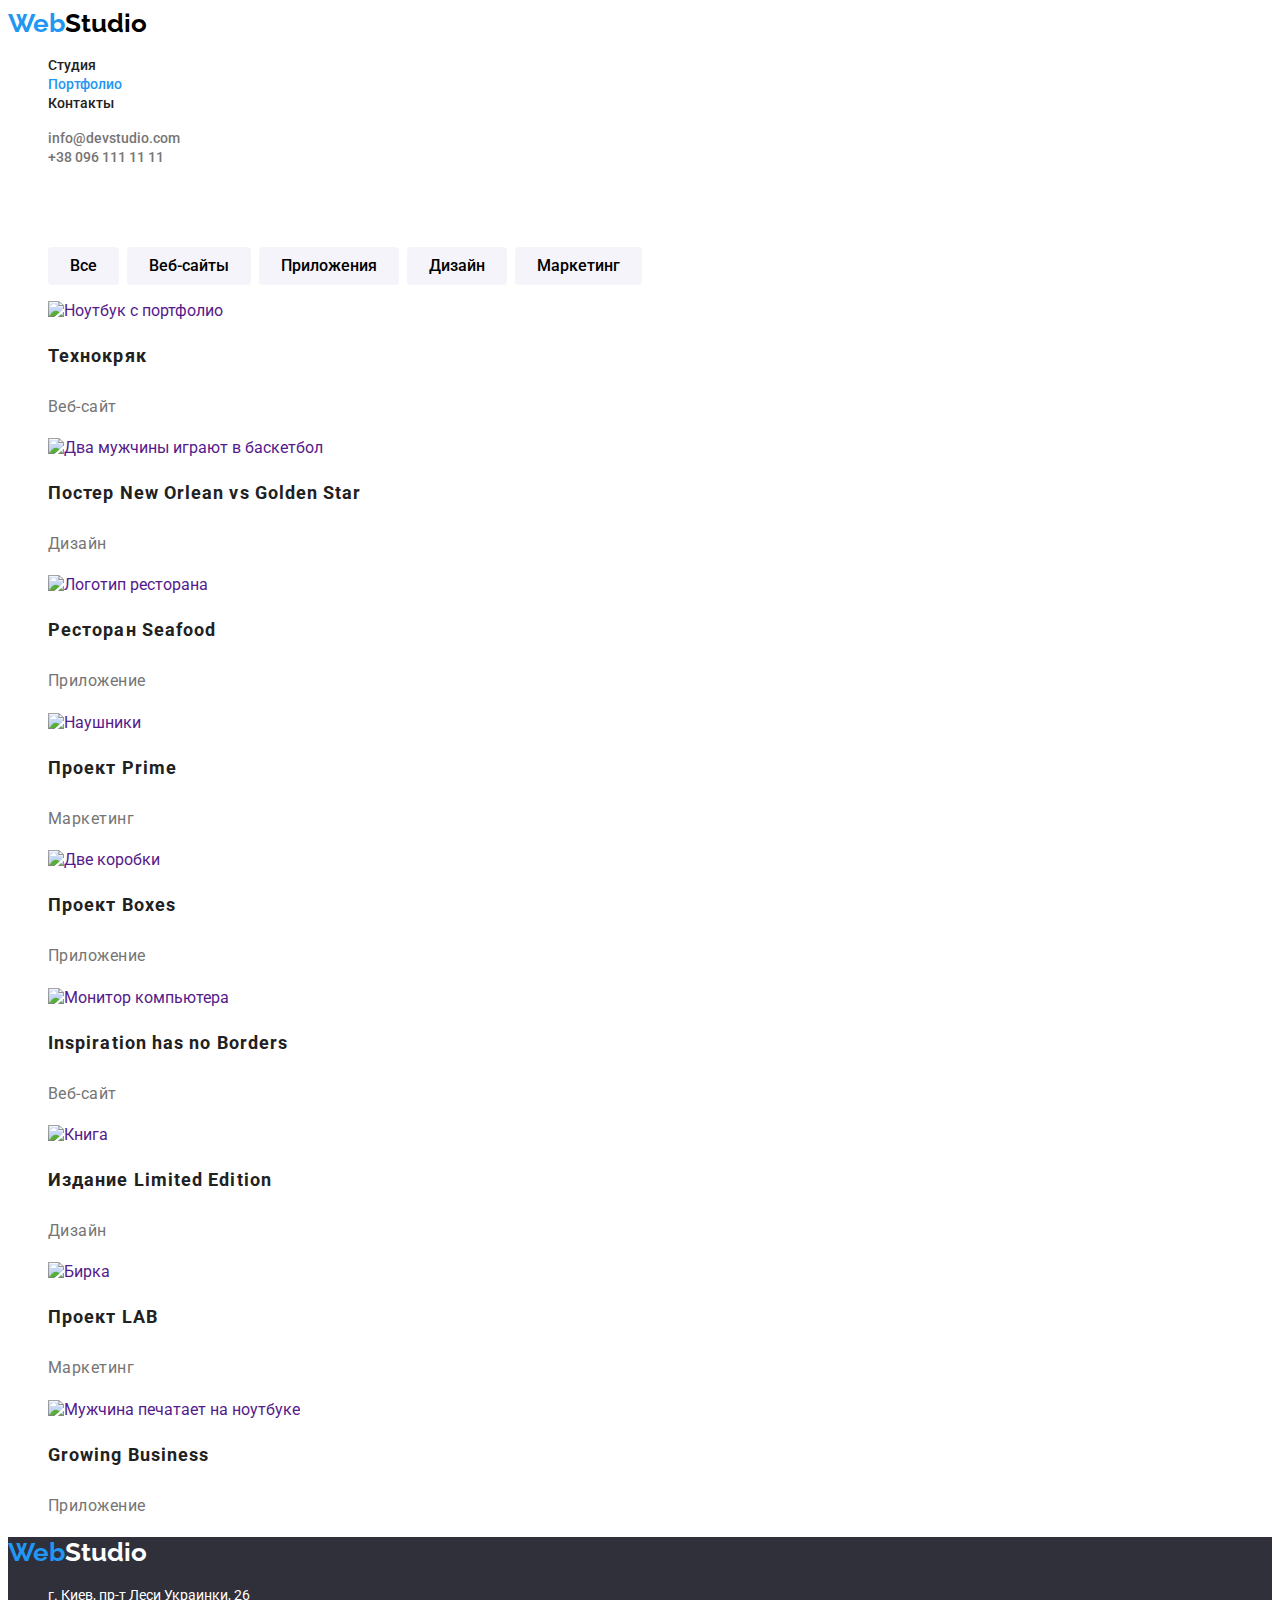
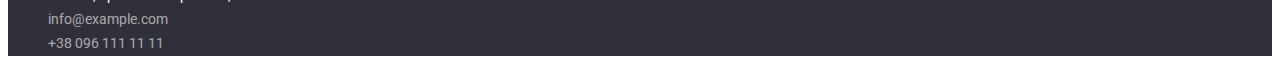
==== portfolio.html @ 941434d4 "clon rep" ====
<!DOCTYPE html>
<html lang="ru">
  <head>
    <meta charset="UTF-8" />
    <meta http-equiv="X-UA-Compatible" content="IE=edge" />
    <meta name="viewport" content="width=device-width, initial-scale=1.0" />
    <title>Портфолио</title>
    <link rel="stylesheet" href="./css/style.css" />
    <link
      href="https://fonts.googleapis.com/css2?family=Raleway:wght@700&family=Roboto:wght@400;500;700;900&display=swap"
      rel="stylesheet"
    />
  </head>
  <body>
    <header>
      <nav>
        <div class="logotyp">
          <a href="/" class="logo">Web<span class="logo-studio">Studio</span></a>
        </div>
        <ul class="site-nav list">
          <li><a href="./index.html" class="link">Студия</a></li>
          <li><a href="" class="link current">Портфолио</a></li>
          <li><a href="" class="link">Контакты</a></li>
        </ul>
      </nav>
      <ul class="auth-nav list">
        <li><a href="mailto:info@devstudio.com" class="auth-link">info@devstudio.com</a></li>
        <li><a href="tel:+380961111111" class="auth-link">+38 096 111 11 11</a></li>
      </ul>
    </header>
    <main>
      <section class="portfolio">
        <h1 class="hide">Проекты</h1>
        <ul class="portfolio-filtr-nav list">
          <li><button type="button" class="filtres">Все</button></li>
          <li><button type="button" class="filtres">Веб-сайты</button></li>
          <li><button type="button" class="filtres">Приложения</button></li>
          <li><button type="button" class="filtres">Дизайн</button></li>
          <li><button type="button" class="filtres">Маркетинг</button></li>
        </ul>
        <ul class="project list">
          <li>
            <a href="" class="project-link">
              <img
                src="/goit-markup-hw-02/images/tehno.jpg"
                alt="Ноутбук с портфолио"
                width="370"
                height="294"
              />
              <h3 class="project-title">Технокряк</h3>
              <p class="project-text">Веб-сайт</p>
            </a>
          </li>
          <li>
            <a href="" class="project-link">
              <img
                src="/goit-markup-hw-02/images/poster.jpg"
                alt="Два мужчины играют в баскетбол"
                width="370"
                height="294"
              />
              <h3 class="project-title">Постер New Orlean vs Golden Star</h3>
              <p class="project-text">Дизайн</p>
            </a>
          </li>
          <li>
            <a href="" class="project-link">
              <img
                src="/goit-markup-hw-02/images/seafood.jpg"
                alt="Логотип ресторана"
                width="370"
                height="294"
              />
              <h3 class="project-title">Ресторан Seafood</h3>
              <p class="project-text">Приложение</p>
            </a>
          </li>
          <li>
            <a href="" class="project-link">
              <img
                src="/goit-markup-hw-02/images/prime.jpg"
                alt="Наушники"
                width="370"
                height="294"
              />
              <h3 class="project-title">Проект Prime</h3>
              <p class="project-text">Маркетинг</p>
            </a>
          </li>
          <li>
            <a href="" class="project-link">
              <img
                src="/goit-markup-hw-02/images/boxes.jpg"
                alt="Две коробки"
                width="370"
                height="294"
              />
              <h3 class="project-title">Проект Boxes</h3>
              <p class="project-text">Приложение</p>
            </a>
          </li>
          <li>
            <a href="" class="project-link">
              <img
                src="/goit-markup-hw-02/images/borders.jpg"
                alt="Монитор компьютера"
                width="370"
                height="294"
              />
              <h3 class="project-title">Inspiration has no Borders</h3>
              <p class="project-text">Веб-сайт</p>
            </a>
          </li>
          <li>
            <a href="" class="project-link">
              <img
                src="/goit-markup-hw-02/images/limited.jpg"
                alt="Книга"
                width="370"
                height="294"
              />
              <h3 class="project-title">Издание Limited Edition</h3>
              <p class="project-text">Дизайн</p>
            </a>
          </li>
          <li>
            <a href="" class="project-link">
              <img src="/goit-markup-hw-02/images/lab.jpg" alt="Бирка" width="370" height="294" />
              <h3 class="project-title">Проект LAB</h3>
              <p class="project-text">Маркетинг</p>
            </a>
          </li>
          <li>
            <a href="" class="project-link">
              <img
                src="/goit-markup-hw-02/images/growing.jpg"
                alt="Мужчина печатает на ноутбуке"
                width="370"
                height="294"
              />
              <h3 class="project-title">Growing Business</h3>
              <p class="project-text">Приложение</p>
            </a>
          </li>
        </ul>
      </section>
    </main>
    <footer class="footer">
      <div class="logotyp">
        <a href="/" class="logo">Web<span class="logofooter">Studio</span></a>
      </div>
      <address>
        <ul class="list">
          <li>
            <a
              href="https://bit.ly/3pXMvUd"
              target="_blank"
              rel="noopener noreferrer"
              class="location"
              >г. Киев, пр-т Леси Украинки, 26</a
            >
          </li>
          <li><a href="mailto:info@devstudio.com" class="footlink">info@example.com</a></li>
          <li><a href="tel:+380961111111" class="footlink">+38 096 111 11 11</a></li>
        </ul>
      </address>
    </footer>
  </body>
</html>
---- css/style.css ----
body {
  background-color: var(--primay-bg-color);
  color: var(--title-text-color);
  font-family: Roboto, sans-serif;
}

:root {
  --contacts-text-color: rgba(255, 255, 255, 0.6);
  --primary-text-color: #757575;
  --title-text-color: #212121;
  --primay-bg-color: #ffffff;
  --secondary-bg-color: #f5f4fa;
  --tertiary-bg-color: #2f303a;
  --button-link-primary: #2196f3;
  --button-active-color: #188ce8;
  --logo-secondary-color: #000000;
}

/*logo*/

.logo {
  color: var(--button-link-primary);
  text-decoration: none;
}
.logo-studio {
  color: var(--logo-secondary-color);
}
.logotyp {
  font-weight: 700;
  font-size: 26px;
  line-height: 1.2;
  font-family: 'Raleway';
}
/* site nav*/
.site-nav .link.current {
  color: var(--button-link-primary);
}
.site-nav .link {
  color: var(--title-text-color);
  font-weight: 500;
  font-size: 14px;
  line-height: 1.1;
  text-decoration: none;
}
.site-nav .link:hover,
.site-nav .link:focus {
  color: var(--button-link-primary);
}

/*auth */
.auth-link {
  color: var(--primary-text-color);
  font-weight: 500;
  font-size: 14px;
  line-height: 1.1;
  text-decoration: none;
}
.auth-nav .auth-link:hover,
.auth-nav .auth-link:focus {
  color: var(--button-link-primary);
}

/*list*/

.list {
  list-style: none;
}

/* hero */
.hero {
  background-color: var(--tertiary-bg-color);
  text-align: center;
}
.hero-title {
  color: var(--primay-bg-color);
  font-weight: 900;
  font-size: 44px;
  line-height: 1.4;
}
.hero-button {
  color: var(--primay-bg-color);
  background-color: var(--button-link-primary);
  font-family: inherit;
  font-weight: 700;
  font-size: 16px;
  line-height: 2;
  cursor: pointer;
}
.hero-button:hover,
.hero-button:focus {
  background-color: var(--button-active-color);
}
/* section */
.section-title {
  color: var(--title-text-color);
  font-weight: 700;
  font-size: 36px;
  line-height: 1.7;
  text-align: center;
}
.hide {
  visibility: hidden;
}
/* peculiarity */

.peculiarity-title {
  color: var(--title-text-color);
  font-weight: 700;
  font-size: 14px;
  line-height: 1.1;
}
.peculiarity-text {
  color: var(--primary-text-color);
  font-size: 14px;
  line-height: 1.7;
  letter-spacing: 0.03em;
}
/* our-team */

.our-team {
  background-color: var(--secondary-bg-color);
}
.our-team-title {
  color: var(--title-text-color);
  font-weight: 700;
  font-size: 36px;
  line-height: 1.2;
  text-align: center;
  letter-spacing: 0.03em;
}
.our-team-subtitle {
  font-weight: 500;
  font-size: 16px;
  line-height: 1.2;
}
.our-team-text {
  color: var(--primary-text-color);
  font-size: 16px;
  line-height: 1.2;
  letter-spacing: 0.03em;
}
/* footer */

.footer {
  background-color: var(--tertiary-bg-color);
}
.logofooter {
  color: var(--primay-bg-color);
}
.location {
  color: var(--primay-bg-color);
  font-style: normal;
  font-size: 14px;
  line-height: 1.7;
  text-decoration: none;
}
.footlink {
  color: var(--contacts-text-color);
  font-style: normal;
  font-size: 14px;
  line-height: 1.7;
  text-decoration: none;
}
.location:hover,
.location:focus {
  color: var(--button-link-primary);
}
.footlink:hover,
.footlink:focus {
  color: var(--button-link-primary);
}

/* portfolio */

/* filter*/

.portfolio-filtr-nav {
  display: flex;
}

.filtres {
  background: var(--secondary-bg-color);
  font-weight: 500;
  font-size: 16px;
  line-height: 1.6;
  border-radius: 4px;
  cursor: pointer;
  font-family: inherit;
  border: 0;
  margin-right: 8px;
  padding: 6px 22px 6px 22px;
}
.filtres:hover,
.filtres:focus {
  background-color: var(--button-link-primary);
  color: var(--primay-bg-color);
}

/*project*/

.project-title {
  color: var(--title-text-color);
  font-weight: 700;
  font-size: 18px;
  line-height: 2;
  letter-spacing: 0.06em;
}
.project-text {
  color: var(--primary-text-color);
  font-size: 16px;
  line-height: 1.9;
  letter-spacing: 0.03em;
}
.project-link {
  text-decoration: none;
}
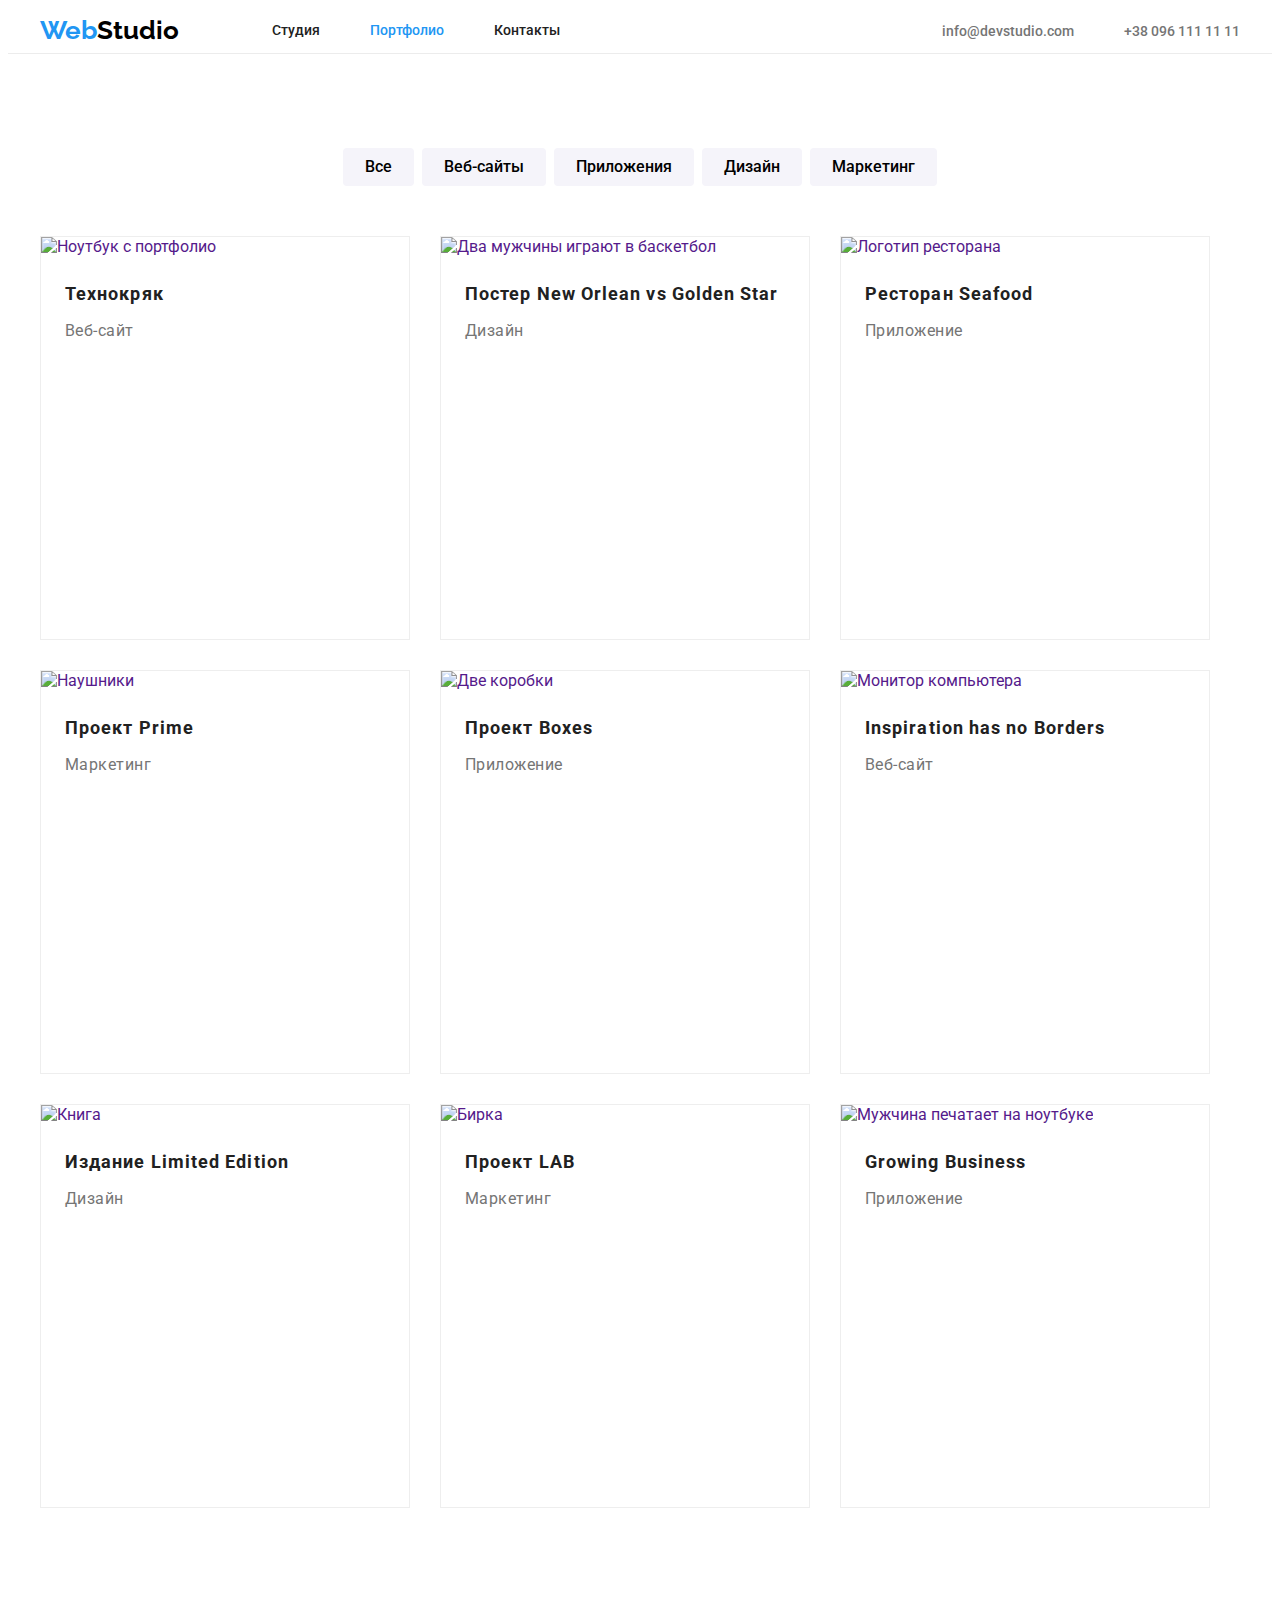
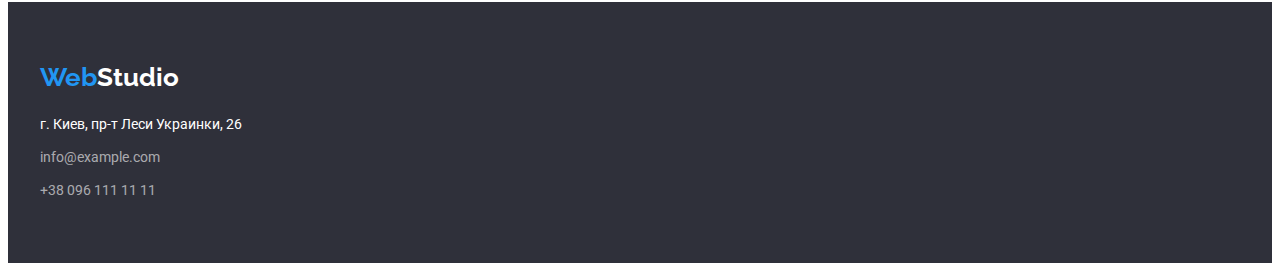
==== commit 5ff52902: "Me homework" ====
--- a/portfolio.html
+++ b/portfolio.html
@@ -5,165 +5,187 @@
     <meta http-equiv="X-UA-Compatible" content="IE=edge" />
     <meta name="viewport" content="width=device-width, initial-scale=1.0" />
     <title>Портфолио</title>
-    <link rel="stylesheet" href="./css/style.css" />
     <link
       href="https://fonts.googleapis.com/css2?family=Raleway:wght@700&family=Roboto:wght@400;500;700;900&display=swap"
       rel="stylesheet"
     />
+    <link
+      rel="stylesheet"
+      href="https://cdnjs.cloudflare.com/ajax/libs/modern-normalize/1.1.0/modern-normalize.min.css"
+      integrity="sha512-wpPYUAdjBVSE4KJnH1VR1HeZfpl1ub8YT/NKx4PuQ5NmX2tKuGu6U/JRp5y+Y8XG2tV+wKQpNHVUX03MfMFn9Q=="
+      crossorigin="anonymous"
+      referrerpolicy="no-referrer"
+    />
+    <link rel="stylesheet" href="./css/style.css" />
   </head>
   <body>
-    <header>
-      <nav>
-        <div class="logotyp">
-          <a href="/" class="logo">Web<span class="logo-studio">Studio</span></a>
-        </div>
-        <ul class="site-nav list">
-          <li><a href="./index.html" class="link">Студия</a></li>
-          <li><a href="" class="link current">Портфолио</a></li>
-          <li><a href="" class="link">Контакты</a></li>
+    <header class="header">
+      <div class="container header-con">
+        <nav class="header-nav">
+          <div class="logotyp">
+            <a href="/" class="logo">Web<span class="logo-studio">Studio</span></a>
+          </div>
+          <ul class="site-nav list">
+            <li class="logo-item"><a href="./index.html" class="link">Студия</a></li>
+            <li class="logo-item"><a href="" class="link current">Портфолио</a></li>
+            <li class="logo-item"><a href="" class="link">Контакты</a></li>
+          </ul>
+        </nav>
+        <ul class="auth-nav list">
+          <li class="auth-item">
+            <a href="mailto:info@devstudio.com" class="auth-link">info@devstudio.com</a>
+          </li>
+          <li class="auth-item">
+            <a href="tel:+380961111111" class="auth-link">+38 096 111 11 11</a>
+          </li>
         </ul>
-      </nav>
-      <ul class="auth-nav list">
-        <li><a href="mailto:info@devstudio.com" class="auth-link">info@devstudio.com</a></li>
-        <li><a href="tel:+380961111111" class="auth-link">+38 096 111 11 11</a></li>
-      </ul>
+      </div>
     </header>
     <main>
       <section class="portfolio">
-        <h1 class="hide">Проекты</h1>
-        <ul class="portfolio-filtr-nav list">
-          <li><button type="button" class="filtres">Все</button></li>
-          <li><button type="button" class="filtres">Веб-сайты</button></li>
-          <li><button type="button" class="filtres">Приложения</button></li>
-          <li><button type="button" class="filtres">Дизайн</button></li>
-          <li><button type="button" class="filtres">Маркетинг</button></li>
-        </ul>
-        <ul class="project list">
-          <li>
-            <a href="" class="project-link">
-              <img
-                src="/goit-markup-hw-02/images/tehno.jpg"
-                alt="Ноутбук с портфолио"
-                width="370"
-                height="294"
-              />
-              <h3 class="project-title">Технокряк</h3>
-              <p class="project-text">Веб-сайт</p>
-            </a>
-          </li>
-          <li>
-            <a href="" class="project-link">
-              <img
-                src="/goit-markup-hw-02/images/poster.jpg"
-                alt="Два мужчины играют в баскетбол"
-                width="370"
-                height="294"
-              />
-              <h3 class="project-title">Постер New Orlean vs Golden Star</h3>
-              <p class="project-text">Дизайн</p>
-            </a>
-          </li>
-          <li>
-            <a href="" class="project-link">
-              <img
-                src="/goit-markup-hw-02/images/seafood.jpg"
-                alt="Логотип ресторана"
-                width="370"
-                height="294"
-              />
-              <h3 class="project-title">Ресторан Seafood</h3>
-              <p class="project-text">Приложение</p>
-            </a>
-          </li>
-          <li>
-            <a href="" class="project-link">
-              <img
-                src="/goit-markup-hw-02/images/prime.jpg"
-                alt="Наушники"
-                width="370"
-                height="294"
-              />
-              <h3 class="project-title">Проект Prime</h3>
-              <p class="project-text">Маркетинг</p>
-            </a>
-          </li>
-          <li>
-            <a href="" class="project-link">
-              <img
-                src="/goit-markup-hw-02/images/boxes.jpg"
-                alt="Две коробки"
-                width="370"
-                height="294"
-              />
-              <h3 class="project-title">Проект Boxes</h3>
-              <p class="project-text">Приложение</p>
-            </a>
-          </li>
-          <li>
-            <a href="" class="project-link">
-              <img
-                src="/goit-markup-hw-02/images/borders.jpg"
-                alt="Монитор компьютера"
-                width="370"
-                height="294"
-              />
-              <h3 class="project-title">Inspiration has no Borders</h3>
-              <p class="project-text">Веб-сайт</p>
-            </a>
-          </li>
-          <li>
-            <a href="" class="project-link">
-              <img
-                src="/goit-markup-hw-02/images/limited.jpg"
-                alt="Книга"
-                width="370"
-                height="294"
-              />
-              <h3 class="project-title">Издание Limited Edition</h3>
-              <p class="project-text">Дизайн</p>
-            </a>
-          </li>
-          <li>
-            <a href="" class="project-link">
-              <img src="/goit-markup-hw-02/images/lab.jpg" alt="Бирка" width="370" height="294" />
-              <h3 class="project-title">Проект LAB</h3>
-              <p class="project-text">Маркетинг</p>
-            </a>
-          </li>
-          <li>
-            <a href="" class="project-link">
-              <img
-                src="/goit-markup-hw-02/images/growing.jpg"
-                alt="Мужчина печатает на ноутбуке"
-                width="370"
-                height="294"
-              />
-              <h3 class="project-title">Growing Business</h3>
-              <p class="project-text">Приложение</p>
-            </a>
-          </li>
-        </ul>
+        <div class="container">
+          <h1 class="hide">Проекты</h1>
+          <ul class="portfolio-filtr-nav list">
+            <li class="btn-filtres"><button type="button" class="filtres">Все</button></li>
+            <li class="btn-filtres"><button type="button" class="filtres">Веб-сайты</button></li>
+            <li class="btn-filtres"><button type="button" class="filtres">Приложения</button></li>
+            <li class="btn-filtres"><button type="button" class="filtres">Дизайн</button></li>
+            <li class="btn-filtres"><button type="button" class="filtres">Маркетинг</button></li>
+          </ul>
+
+          <ul class="project list">
+            <li class="project-cards">
+              <a href="" class="project-link">
+                <img
+                  src="/goit-markup-hw-02/images/tehno.jpg"
+                  alt="Ноутбук с портфолио"
+                  width="370"
+                  height="294"
+                />
+                <h3 class="project-title">Технокряк</h3>
+                <p class="project-text">Веб-сайт</p>
+              </a>
+            </li>
+            <li class="project-cards">
+              <a href="" class="project-link">
+                <img
+                  src="/goit-markup-hw-02/images/poster.jpg"
+                  alt="Два мужчины играют в баскетбол"
+                  width="370"
+                  height="294"
+                />
+                <h3 class="project-title">Постер New Orlean vs Golden Star</h3>
+                <p class="project-text">Дизайн</p>
+              </a>
+            </li>
+            <li class="project-cards">
+              <a href="" class="project-link">
+                <img
+                  src="/goit-markup-hw-02/images/seafood.jpg"
+                  alt="Логотип ресторана"
+                  width="370"
+                  height="294"
+                />
+                <h3 class="project-title">Ресторан Seafood</h3>
+                <p class="project-text">Приложение</p>
+              </a>
+            </li>
+            <li class="project-cards">
+              <a href="" class="project-link">
+                <img
+                  src="/goit-markup-hw-02/images/prime.jpg"
+                  alt="Наушники"
+                  width="370"
+                  height="294"
+                />
+                <h3 class="project-title">Проект Prime</h3>
+                <p class="project-text">Маркетинг</p>
+              </a>
+            </li>
+            <li class="project-cards">
+              <a href="" class="project-link">
+                <img
+                  src="/goit-markup-hw-02/images/boxes.jpg"
+                  alt="Две коробки"
+                  width="370"
+                  height="294"
+                />
+                <h3 class="project-title">Проект Boxes</h3>
+                <p class="project-text">Приложение</p>
+              </a>
+            </li>
+            <li class="project-cards">
+              <a href="" class="project-link">
+                <img
+                  src="/goit-markup-hw-02/images/borders.jpg"
+                  alt="Монитор компьютера"
+                  width="370"
+                  height="294"
+                />
+                <h3 class="project-title">Inspiration has no Borders</h3>
+                <p class="project-text">Веб-сайт</p>
+              </a>
+            </li>
+            <li class="project-cards">
+              <a href="" class="project-link">
+                <img
+                  src="/goit-markup-hw-02/images/limited.jpg"
+                  alt="Книга"
+                  width="370"
+                  height="294"
+                />
+                <h3 class="project-title">Издание Limited Edition</h3>
+                <p class="project-text">Дизайн</p>
+              </a>
+            </li>
+            <li class="project-cards">
+              <a href="" class="project-link">
+                <img src="/goit-markup-hw-02/images/lab.jpg" alt="Бирка" width="370" height="294" />
+                <h3 class="project-title">Проект LAB</h3>
+                <p class="project-text">Маркетинг</p>
+              </a>
+            </li>
+            <li class="project-cards">
+              <a href="" class="project-link">
+                <img
+                  src="/goit-markup-hw-02/images/growing.jpg"
+                  alt="Мужчина печатает на ноутбуке"
+                  width="370"
+                  height="294"
+                />
+                <h3 class="project-title">Growing Business</h3>
+                <p class="project-text">Приложение</p>
+              </a>
+            </li>
+          </ul>
+        </div>
       </section>
     </main>
     <footer class="footer">
-      <div class="logotyp">
-        <a href="/" class="logo">Web<span class="logofooter">Studio</span></a>
+      <div class="container">
+        <div class="logotyp logo-foot">
+          <a href="/" class="logo">Web<span class="logofooter">Studio</span></a>
+        </div>
+        <address>
+          <ul class="list">
+            <li class="footer-list">
+              <a
+                href="https://bit.ly/3pXMvUd"
+                target="_blank"
+                rel="noopener noreferrer"
+                class="location"
+                >г. Киев, пр-т Леси Украинки, 26</a
+              >
+            </li>
+            <li class="footer-list">
+              <a href="mailto:info@devstudio.com" class="footlink">info@example.com</a>
+            </li>
+            <li class="footer-list">
+              <a href="tel:+380961111111" class="footlink">+38 096 111 11 11</a>
+            </li>
+          </ul>
+        </address>
       </div>
-      <address>
-        <ul class="list">
-          <li>
-            <a
-              href="https://bit.ly/3pXMvUd"
-              target="_blank"
-              rel="noopener noreferrer"
-              class="location"
-              >г. Киев, пр-т Леси Украинки, 26</a
-            >
-          </li>
-          <li><a href="mailto:info@devstudio.com" class="footlink">info@example.com</a></li>
-          <li><a href="tel:+380961111111" class="footlink">+38 096 111 11 11</a></li>
-        </ul>
-      </address>
     </footer>
   </body>
 </html>
--- a/css/style.css
+++ b/css/style.css
@@ -15,6 +15,32 @@
   --button-active-color: #188ce8;
   --logo-secondary-color: #000000;
 }
+.list {
+  padding: 0;
+  margin: 0;
+  list-style: none;
+}
+
+.container {
+  width: 1200px;
+  margin-left: auto;
+  margin-right: auto;
+  padding-left: 15px;
+  padding-right: 15px;
+}
+
+/*header*/
+.header {
+  border-bottom: 1px solid #ececec;
+}
+.header-con {
+  display: flex;
+  align-items: center;
+}
+.header-nav {
+  display: flex;
+  align-items: center;
+}
 
 /*logo*/
 
@@ -24,14 +50,29 @@
 }
 .logo-studio {
   color: var(--logo-secondary-color);
+}
+.logo-item {
+  margin-right: 50px;
+}
+.logo-item:last-child {
+  margin-right: 0;
 }
 .logotyp {
   font-weight: 700;
   font-size: 26px;
   line-height: 1.2;
   font-family: 'Raleway';
+  margin-right: 93px;
+}
+.link {
+  display: block;
+  padding-top: 15px;
+  padding-bottom: 15px;
 }
 /* site nav*/
+.site-nav {
+  display: flex;
+}
 .site-nav .link.current {
   color: var(--button-link-primary);
 }
@@ -48,7 +89,16 @@
 }
 
 /*auth */
+.auth-nav {
+  display: flex;
+  margin-left: auto;
+}
+.auth-item + .auth-item {
+  margin-left: 50px;
+}
 .auth-link {
+  padding-top: 15px;
+  padding-bottom: 15px;
   color: var(--primary-text-color);
   font-weight: 500;
   font-size: 14px;
@@ -61,17 +111,17 @@
 }
 
 /*list*/
-
-.list {
-  list-style: none;
-}
 
 /* hero */
 .hero {
   background-color: var(--tertiary-bg-color);
   text-align: center;
+  padding-top: 200px;
+  padding-bottom: 200px;
 }
 .hero-title {
+  margin-top: 0;
+  margin-bottom: 30px;
   color: var(--primay-bg-color);
   font-weight: 900;
   font-size: 44px;
@@ -85,42 +135,103 @@
   font-size: 16px;
   line-height: 2;
   cursor: pointer;
+  border: 0;
 }
 .hero-button:hover,
 .hero-button:focus {
   background-color: var(--button-active-color);
 }
+
+.hide {
+  position: absolute;
+  width: 1px;
+  height: 1px;
+  margin: -1px;
+  border: 0;
+  padding: 0;
+
+  white-space: nowrap;
+  clip-path: inset(100%);
+  clip: rect(0 0 0 0);
+  overflow: hidden;
+}
+/* peculiarity */
+.peculiarity-section {
+  padding-top: 94px;
+  padding-bottom: 94px;
+}
+.peculiarity {
+  display: flex;
+  align-items: center;
+}
+.peculiarity-list {
+  margin-right: 30px;
+}
+.peculiarity-list:last-child {
+  margin-right: 0;
+}
+.peculiarity-title {
+  margin-bottom: 10px;
+  margin-top: 0;
+  color: var(--title-text-color);
+  font-weight: 700;
+  font-size: 14px;
+  line-height: 1.1;
+  letter-spacing: 0.03em;
+}
+.peculiarity-text {
+  margin-bottom: 0;
+  margin-top: 0;
+  color: var(--primary-text-color);
+  font-size: 14px;
+  line-height: 1.7;
+  letter-spacing: 0.03em;
+}
+
 /* section */
+.section {
+  padding-bottom: 94px;
+}
+.section-list {
+  display: flex;
+}
+.section-cards {
+  margin-right: 30px;
+}
+.section-cards:last-child {
+  margin-right: 0;
+}
 .section-title {
+  margin-top: 0;
+  margin-bottom: 50px;
   color: var(--title-text-color);
   font-weight: 700;
   font-size: 36px;
   line-height: 1.7;
   text-align: center;
 }
-.hide {
-  visibility: hidden;
-}
-/* peculiarity */
-
-.peculiarity-title {
-  color: var(--title-text-color);
-  font-weight: 700;
-  font-size: 14px;
-  line-height: 1.1;
-}
-.peculiarity-text {
-  color: var(--primary-text-color);
-  font-size: 14px;
-  line-height: 1.7;
-  letter-spacing: 0.03em;
-}
 /* our-team */
 
 .our-team {
   background-color: var(--secondary-bg-color);
+  padding-top: 94px;
+  padding-bottom: 94px;
+}
+.team {
+  display: flex;
+}
+.our-team-cards {
+  margin-right: 30px;
+  background-color: var(--primay-bg-color);
+  text-align: center;
+  padding-bottom: 30px;
+}
+.our-team-cards:last-child {
+  margin-right: 0;
 }
 .our-team-title {
+  margin-top: 0;
+  margin-bottom: 50px;
   color: var(--title-text-color);
   font-weight: 700;
   font-size: 36px;
@@ -129,11 +240,15 @@
   letter-spacing: 0.03em;
 }
 .our-team-subtitle {
+  margin-top: 30px;
+  margin-bottom: 10px;
   font-weight: 500;
   font-size: 16px;
   line-height: 1.2;
 }
 .our-team-text {
+  margin-top: 0;
+  margin-bottom: 0;
   color: var(--primary-text-color);
   font-size: 16px;
   line-height: 1.2;
@@ -142,10 +257,21 @@
 /* footer */
 
 .footer {
+  padding-top: 60px;
+  padding-bottom: 60px;
   background-color: var(--tertiary-bg-color);
 }
+.logo-foot {
+  margin-bottom: 20px;
+}
 .logofooter {
   color: var(--primay-bg-color);
+}
+.footer-list {
+  margin-bottom: 9px;
+}
+.footer-list:last-child {
+  margin-bottom: 0;
 }
 .location {
   color: var(--primay-bg-color);
@@ -171,24 +297,34 @@
 }
 
 /* portfolio */
-
+.portfolio {
+  padding-top: 94px;
+  padding-bottom: 94px;
+}
 /* filter*/
 
 .portfolio-filtr-nav {
   display: flex;
+  justify-content: center;
+  margin-bottom: 50px;
 }
 
 .filtres {
+  padding: 6px 22px 6px 22px;
   background: var(--secondary-bg-color);
   font-weight: 500;
   font-size: 16px;
   line-height: 1.6;
   border-radius: 4px;
+  border: 0;
   cursor: pointer;
   font-family: inherit;
-  border: 0;
+}
+.btn-filtres {
   margin-right: 8px;
-  padding: 6px 22px 6px 22px;
+}
+.btn-filtres:last-child {
+  margin-right: 0;
 }
 .filtres:hover,
 .filtres:focus {
@@ -197,8 +333,28 @@
 }
 
 /*project*/
-
+.project {
+  display: flex;
+  flex-wrap: wrap;
+}
+.project-cards {
+  margin-right: 30px;
+  margin-bottom: 30px;
+  width: 370px;
+  height: 404px;
+  border: 1px solid #eeeeee;
+  box-sizing: border-box;
+}
+.project-cards:nth-child(3n) {
+  margin-right: 0;
+}
+.project-cards:nth-last-child(-n + 3) {
+  margin-bottom: 0;
+}
 .project-title {
+  margin-bottom: 4px;
+  margin-top: 20px;
+  margin-left: 24px;
   color: var(--title-text-color);
   font-weight: 700;
   font-size: 18px;
@@ -206,6 +362,9 @@
   letter-spacing: 0.06em;
 }
 .project-text {
+  margin-bottom: 0;
+  margin-top: 0;
+  margin-left: 24px;
   color: var(--primary-text-color);
   font-size: 16px;
   line-height: 1.9;
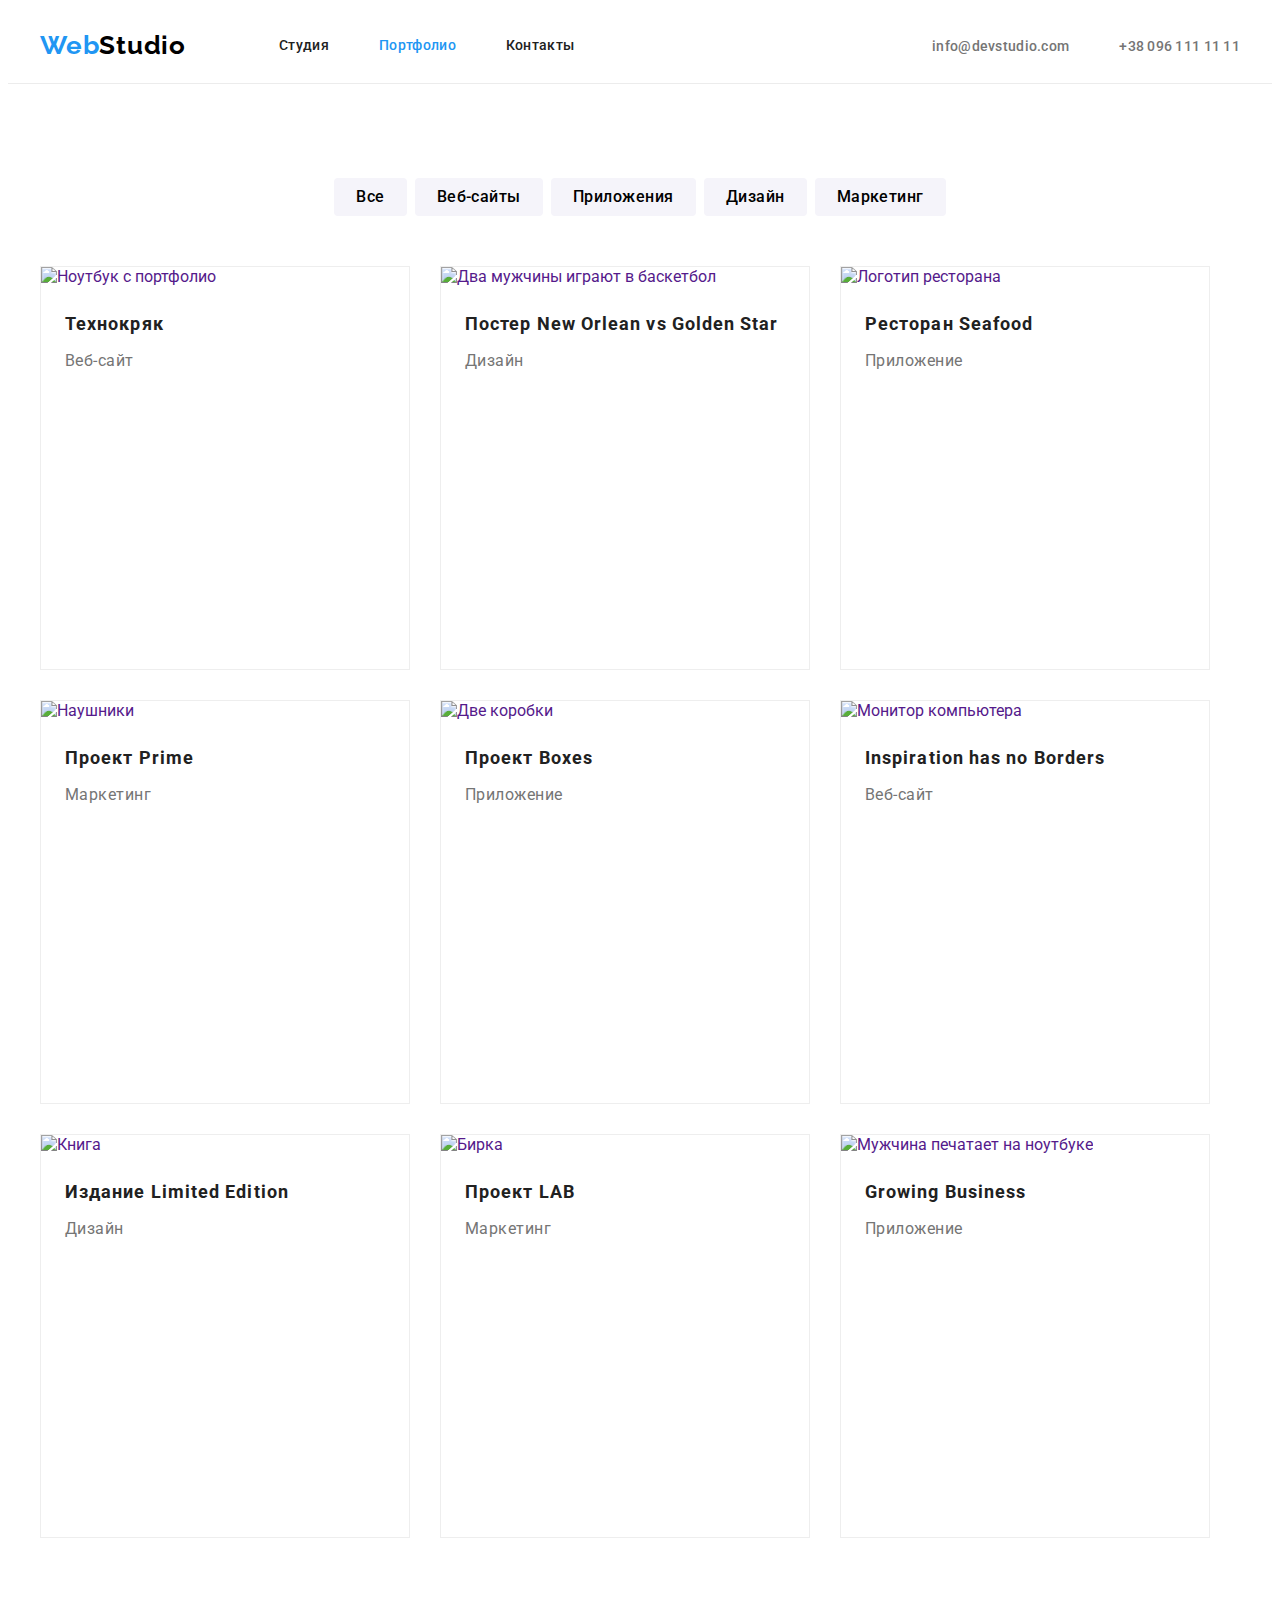
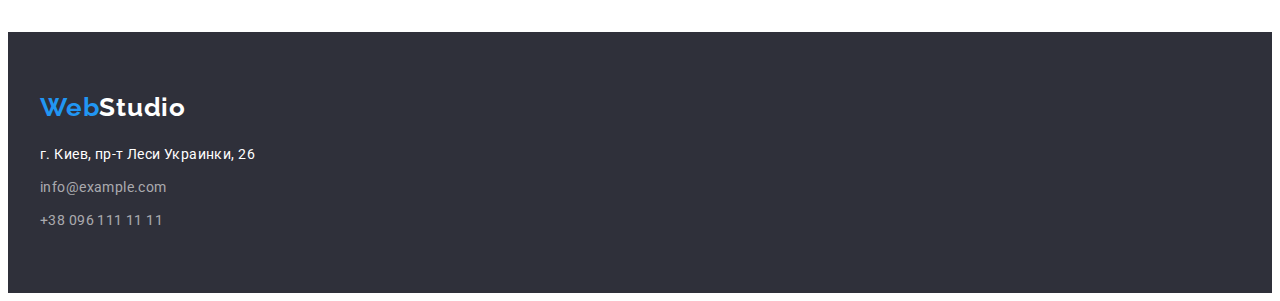
==== commit 5aa29f8a: "edits" ====
--- a/portfolio.html
+++ b/portfolio.html
@@ -42,7 +42,7 @@
       </div>
     </header>
     <main>
-      <section class="portfolio">
+      <section class="section">
         <div class="container">
           <h1 class="hide">Проекты</h1>
           <ul class="portfolio-filtr-nav list">
@@ -161,7 +161,7 @@
         </div>
       </section>
     </main>
-    <footer class="footer">
+    <footer class="footer section">
       <div class="container">
         <div class="logotyp logo-foot">
           <a href="/" class="logo">Web<span class="logofooter">Studio</span></a>
--- a/css/style.css
+++ b/css/style.css
@@ -16,9 +16,19 @@
   --logo-secondary-color: #000000;
 }
 .list {
+  list-style: none;
+}
+ul,
+h1,
+h2,
+h3,
+p {
+  margin: 0;
   padding: 0;
-  margin: 0;
-  list-style: none;
+}
+.section {
+  padding-bottom: 94px;
+  padding-top: 94px;
 }
 
 .container {
@@ -47,12 +57,15 @@
 .logo {
   color: var(--button-link-primary);
   text-decoration: none;
+  letter-spacing: 0.03em;
 }
 .logo-studio {
   color: var(--logo-secondary-color);
+  letter-spacing: 0.03em;
 }
 .logo-item {
   margin-right: 50px;
+  letter-spacing: 0.02em;
 }
 .logo-item:last-child {
   margin-right: 0;
@@ -66,8 +79,8 @@
 }
 .link {
   display: block;
-  padding-top: 15px;
-  padding-bottom: 15px;
+  padding-top: 30px;
+  padding-bottom: 30px;
 }
 /* site nav*/
 .site-nav {
@@ -97,13 +110,14 @@
   margin-left: 50px;
 }
 .auth-link {
-  padding-top: 15px;
-  padding-bottom: 15px;
+  padding-top: 30px;
+  padding-bottom: 30px;
   color: var(--primary-text-color);
   font-weight: 500;
   font-size: 14px;
   line-height: 1.1;
   text-decoration: none;
+  letter-spacing: 0.02em;
 }
 .auth-nav .auth-link:hover,
 .auth-nav .auth-link:focus {
@@ -120,14 +134,15 @@
   padding-bottom: 200px;
 }
 .hero-title {
-  margin-top: 0;
   margin-bottom: 30px;
   color: var(--primay-bg-color);
   font-weight: 900;
   font-size: 44px;
   line-height: 1.4;
+  letter-spacing: 0.06em;
 }
 .hero-button {
+  padding: 10px 32px 10px 32px;
   color: var(--primay-bg-color);
   background-color: var(--button-link-primary);
   font-family: inherit;
@@ -136,6 +151,8 @@
   line-height: 2;
   cursor: pointer;
   border: 0;
+  border-radius: 4px;
+  letter-spacing: 0.06em;
 }
 .hero-button:hover,
 .hero-button:focus {
@@ -156,10 +173,7 @@
   overflow: hidden;
 }
 /* peculiarity */
-.peculiarity-section {
-  padding-top: 94px;
-  padding-bottom: 94px;
-}
+
 .peculiarity {
   display: flex;
   align-items: center;
@@ -172,7 +186,6 @@
 }
 .peculiarity-title {
   margin-bottom: 10px;
-  margin-top: 0;
   color: var(--title-text-color);
   font-weight: 700;
   font-size: 14px;
@@ -180,8 +193,6 @@
   letter-spacing: 0.03em;
 }
 .peculiarity-text {
-  margin-bottom: 0;
-  margin-top: 0;
   color: var(--primary-text-color);
   font-size: 14px;
   line-height: 1.7;
@@ -189,7 +200,7 @@
 }
 
 /* section */
-.section {
+.sections {
   padding-bottom: 94px;
 }
 .section-list {
@@ -202,7 +213,6 @@
   margin-right: 0;
 }
 .section-title {
-  margin-top: 0;
   margin-bottom: 50px;
   color: var(--title-text-color);
   font-weight: 700;
@@ -214,8 +224,6 @@
 
 .our-team {
   background-color: var(--secondary-bg-color);
-  padding-top: 94px;
-  padding-bottom: 94px;
 }
 .team {
   display: flex;
@@ -225,12 +233,14 @@
   background-color: var(--primay-bg-color);
   text-align: center;
   padding-bottom: 30px;
+  box-shadow: 0px 1px 3px rgba(0, 0, 0, 0.12), 0px 1px 1px rgba(0, 0, 0, 0.14),
+    0px 2px 1px rgba(0, 0, 0, 0.2);
+  border-radius: 0px 0px 4px 4px;
 }
 .our-team-cards:last-child {
   margin-right: 0;
 }
 .our-team-title {
-  margin-top: 0;
   margin-bottom: 50px;
   color: var(--title-text-color);
   font-weight: 700;
@@ -245,10 +255,9 @@
   font-weight: 500;
   font-size: 16px;
   line-height: 1.2;
+  letter-spacing: 0.03em;
 }
 .our-team-text {
-  margin-top: 0;
-  margin-bottom: 0;
   color: var(--primary-text-color);
   font-size: 16px;
   line-height: 1.2;
@@ -263,6 +272,7 @@
 }
 .logo-foot {
   margin-bottom: 20px;
+  letter-spacing: 0.03em;
 }
 .logofooter {
   color: var(--primay-bg-color);
@@ -279,6 +289,7 @@
   font-size: 14px;
   line-height: 1.7;
   text-decoration: none;
+  letter-spacing: 0.03em;
 }
 .footlink {
   color: var(--contacts-text-color);
@@ -286,6 +297,7 @@
   font-size: 14px;
   line-height: 1.7;
   text-decoration: none;
+  letter-spacing: 0.03em;
 }
 .location:hover,
 .location:focus {
@@ -297,10 +309,7 @@
 }
 
 /* portfolio */
-.portfolio {
-  padding-top: 94px;
-  padding-bottom: 94px;
-}
+
 /* filter*/
 
 .portfolio-filtr-nav {
@@ -315,6 +324,7 @@
   font-weight: 500;
   font-size: 16px;
   line-height: 1.6;
+  letter-spacing: 0.03em;
   border-radius: 4px;
   border: 0;
   cursor: pointer;
@@ -362,8 +372,6 @@
   letter-spacing: 0.06em;
 }
 .project-text {
-  margin-bottom: 0;
-  margin-top: 0;
   margin-left: 24px;
   color: var(--primary-text-color);
   font-size: 16px;
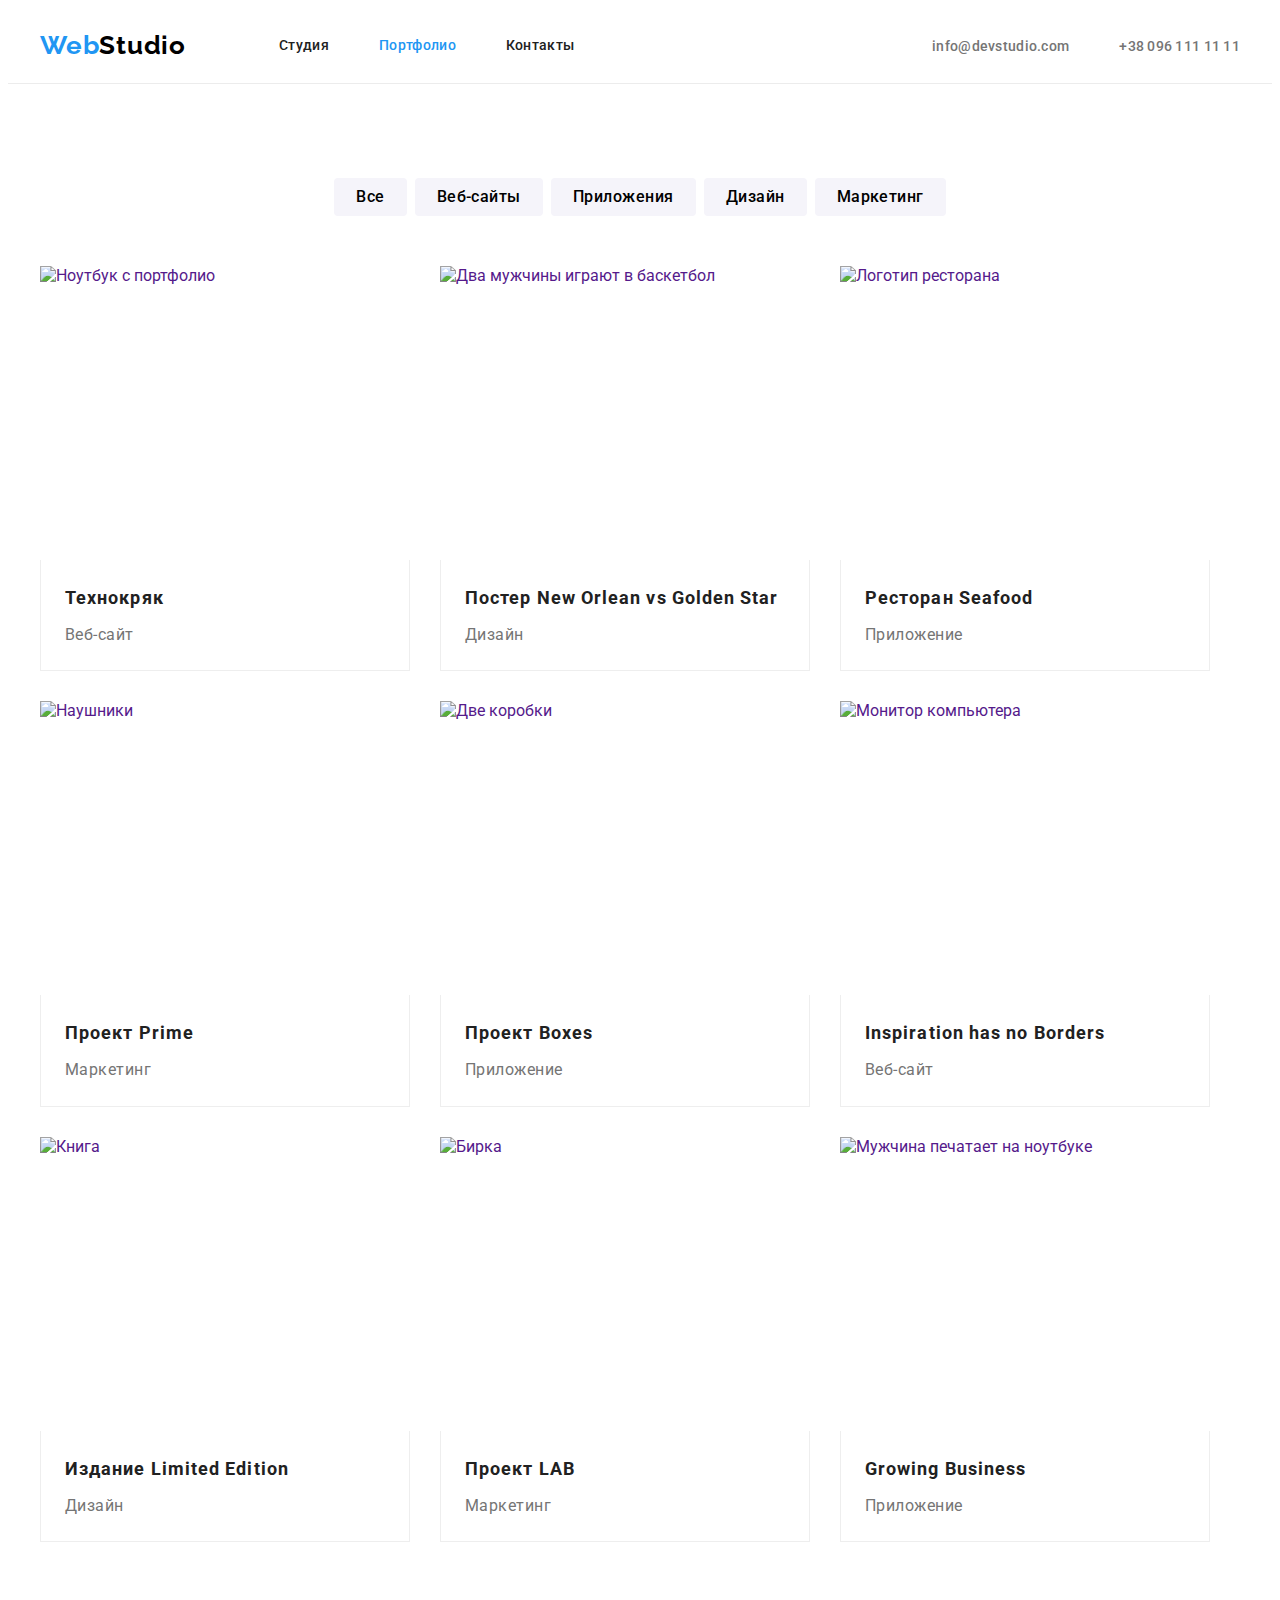
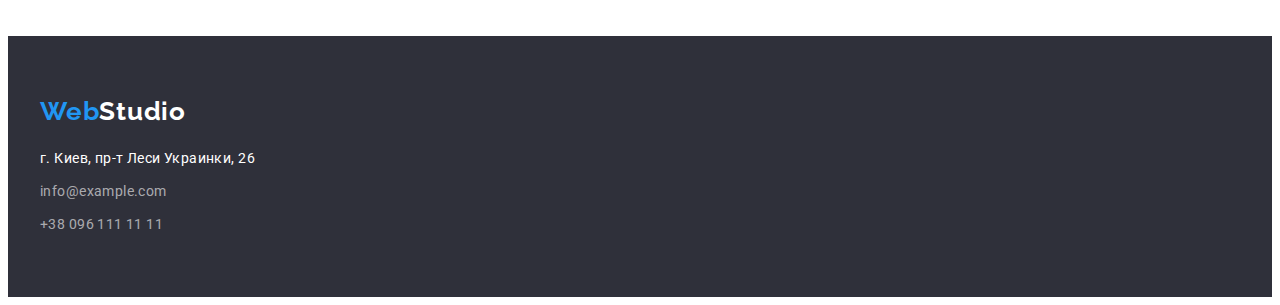
==== commit cc21d910: "edits" ====
--- a/portfolio.html
+++ b/portfolio.html
@@ -23,7 +23,7 @@
       <div class="container header-con">
         <nav class="header-nav">
           <div class="logotyp">
-            <a href="/" class="logo">Web<span class="logo-studio">Studio</span></a>
+            <a href="" class="logo">Web<span class="logo-studio">Studio</span></a>
           </div>
           <ul class="site-nav list">
             <li class="logo-item"><a href="./index.html" class="link">Студия</a></li>
@@ -62,8 +62,10 @@
                   width="370"
                   height="294"
                 />
-                <h3 class="project-title">Технокряк</h3>
-                <p class="project-text">Веб-сайт</p>
+                <div class="project-block">
+                  <h3 class="project-title">Технокряк</h3>
+                  <p class="project-text">Веб-сайт</p>
+                </div>
               </a>
             </li>
             <li class="project-cards">
@@ -74,8 +76,10 @@
                   width="370"
                   height="294"
                 />
-                <h3 class="project-title">Постер New Orlean vs Golden Star</h3>
-                <p class="project-text">Дизайн</p>
+                <div class="project-block">
+                  <h3 class="project-title">Постер New Orlean vs Golden Star</h3>
+                  <p class="project-text">Дизайн</p>
+                </div>
               </a>
             </li>
             <li class="project-cards">
@@ -86,8 +90,10 @@
                   width="370"
                   height="294"
                 />
-                <h3 class="project-title">Ресторан Seafood</h3>
-                <p class="project-text">Приложение</p>
+                <div class="project-block">
+                  <h3 class="project-title">Ресторан Seafood</h3>
+                  <p class="project-text">Приложение</p>
+                </div>
               </a>
             </li>
             <li class="project-cards">
@@ -98,8 +104,10 @@
                   width="370"
                   height="294"
                 />
-                <h3 class="project-title">Проект Prime</h3>
-                <p class="project-text">Маркетинг</p>
+                <div class="project-block">
+                  <h3 class="project-title">Проект Prime</h3>
+                  <p class="project-text">Маркетинг</p>
+                </div>
               </a>
             </li>
             <li class="project-cards">
@@ -110,8 +118,10 @@
                   width="370"
                   height="294"
                 />
-                <h3 class="project-title">Проект Boxes</h3>
-                <p class="project-text">Приложение</p>
+                <div class="project-block">
+                  <h3 class="project-title">Проект Boxes</h3>
+                  <p class="project-text">Приложение</p>
+                </div>
               </a>
             </li>
             <li class="project-cards">
@@ -122,8 +132,10 @@
                   width="370"
                   height="294"
                 />
-                <h3 class="project-title">Inspiration has no Borders</h3>
-                <p class="project-text">Веб-сайт</p>
+                <div class="project-block">
+                  <h3 class="project-title">Inspiration has no Borders</h3>
+                  <p class="project-text">Веб-сайт</p>
+                </div>
               </a>
             </li>
             <li class="project-cards">
@@ -134,15 +146,19 @@
                   width="370"
                   height="294"
                 />
-                <h3 class="project-title">Издание Limited Edition</h3>
-                <p class="project-text">Дизайн</p>
+                <div class="project-block">
+                  <h3 class="project-title">Издание Limited Edition</h3>
+                  <p class="project-text">Дизайн</p>
+                </div>
               </a>
             </li>
             <li class="project-cards">
               <a href="" class="project-link">
                 <img src="/goit-markup-hw-02/images/lab.jpg" alt="Бирка" width="370" height="294" />
-                <h3 class="project-title">Проект LAB</h3>
-                <p class="project-text">Маркетинг</p>
+                <div class="project-block">
+                  <h3 class="project-title">Проект LAB</h3>
+                  <p class="project-text">Маркетинг</p>
+                </div>
               </a>
             </li>
             <li class="project-cards">
@@ -153,8 +169,10 @@
                   width="370"
                   height="294"
                 />
-                <h3 class="project-title">Growing Business</h3>
-                <p class="project-text">Приложение</p>
+                <div class="project-block">
+                  <h3 class="project-title">Growing Business</h3>
+                  <p class="project-text">Приложение</p>
+                </div>
               </a>
             </li>
           </ul>
@@ -164,7 +182,7 @@
     <footer class="footer section">
       <div class="container">
         <div class="logotyp logo-foot">
-          <a href="/" class="logo">Web<span class="logofooter">Studio</span></a>
+          <a href="" class="logo">Web<span class="logofooter">Studio</span></a>
         </div>
         <address>
           <ul class="list">
--- a/css/style.css
+++ b/css/style.css
@@ -14,6 +14,10 @@
   --button-link-primary: #2196f3;
   --button-active-color: #188ce8;
   --logo-secondary-color: #000000;
+  --project-card-shadow: #eeeeee;
+  --box-shadow-card: 0px 1px 3px rgba(0, 0, 0, 0.12), 0px 1px 1px rgba(0, 0, 0, 0.14),
+    0px 2px 1px rgba(0, 0, 0, 0.2);
+  --border-header-color: #ececec;
 }
 .list {
   list-style: none;
@@ -26,6 +30,11 @@
   margin: 0;
   padding: 0;
 }
+img {
+  display: block;
+  max-width: 100%;
+  height: auto;
+}
 .section {
   padding-bottom: 94px;
   padding-top: 94px;
@@ -41,7 +50,7 @@
 
 /*header*/
 .header {
-  border-bottom: 1px solid #ececec;
+  border-bottom: 1px solid var(--border-header-color);
 }
 .header-con {
   display: flex;
@@ -58,25 +67,24 @@
   color: var(--button-link-primary);
   text-decoration: none;
   letter-spacing: 0.03em;
-}
-.logo-studio {
-  color: var(--logo-secondary-color);
-  letter-spacing: 0.03em;
-}
-.logo-item {
-  margin-right: 50px;
-  letter-spacing: 0.02em;
-}
-.logo-item:last-child {
-  margin-right: 0;
-}
-.logotyp {
   font-weight: 700;
   font-size: 26px;
   line-height: 1.2;
   font-family: 'Raleway';
   margin-right: 93px;
 }
+.logo-studio {
+  color: var(--logo-secondary-color);
+  letter-spacing: 0.03em;
+}
+.logo-item {
+  margin-right: 50px;
+  letter-spacing: 0.02em;
+}
+.logo-item:last-child {
+  margin-right: 0;
+}
+
 .link {
   display: block;
   padding-top: 30px;
@@ -134,6 +142,9 @@
   padding-bottom: 200px;
 }
 .hero-title {
+  width: 696px;
+  margin-left: auto;
+  margin-right: auto;
   margin-bottom: 30px;
   color: var(--primay-bg-color);
   font-weight: 900;
@@ -180,6 +191,7 @@
 }
 .peculiarity-list {
   margin-right: 30px;
+  width: 1170px;
 }
 .peculiarity-list:last-child {
   margin-right: 0;
@@ -232,9 +244,7 @@
   margin-right: 30px;
   background-color: var(--primay-bg-color);
   text-align: center;
-  padding-bottom: 30px;
-  box-shadow: 0px 1px 3px rgba(0, 0, 0, 0.12), 0px 1px 1px rgba(0, 0, 0, 0.14),
-    0px 2px 1px rgba(0, 0, 0, 0.2);
+  box-shadow: var(--box-shadow-card);
   border-radius: 0px 0px 4px 4px;
 }
 .our-team-cards:last-child {
@@ -250,7 +260,7 @@
   letter-spacing: 0.03em;
 }
 .our-team-subtitle {
-  margin-top: 30px;
+  padding-top: 30px;
   margin-bottom: 10px;
   font-weight: 500;
   font-size: 16px;
@@ -262,6 +272,7 @@
   font-size: 16px;
   line-height: 1.2;
   letter-spacing: 0.03em;
+  padding-bottom: 30px;
 }
 /* footer */
 
@@ -271,6 +282,7 @@
   background-color: var(--tertiary-bg-color);
 }
 .logo-foot {
+  display: inline-block;
   margin-bottom: 20px;
   letter-spacing: 0.03em;
 }
@@ -351,9 +363,6 @@
   margin-right: 30px;
   margin-bottom: 30px;
   width: 370px;
-  height: 404px;
-  border: 1px solid #eeeeee;
-  box-sizing: border-box;
 }
 .project-cards:nth-child(3n) {
   margin-right: 0;
@@ -363,16 +372,19 @@
 }
 .project-title {
   margin-bottom: 4px;
-  margin-top: 20px;
-  margin-left: 24px;
+
   color: var(--title-text-color);
   font-weight: 700;
   font-size: 18px;
   line-height: 2;
   letter-spacing: 0.06em;
 }
+.project-block {
+  padding: 20px 24px 20px 24px;
+  border: 1px solid var(--project-card-shadow);
+  border-top: 0;
+}
 .project-text {
-  margin-left: 24px;
   color: var(--primary-text-color);
   font-size: 16px;
   line-height: 1.9;
@@ -380,4 +392,5 @@
 }
 .project-link {
   text-decoration: none;
-}
+  display: block;
+}
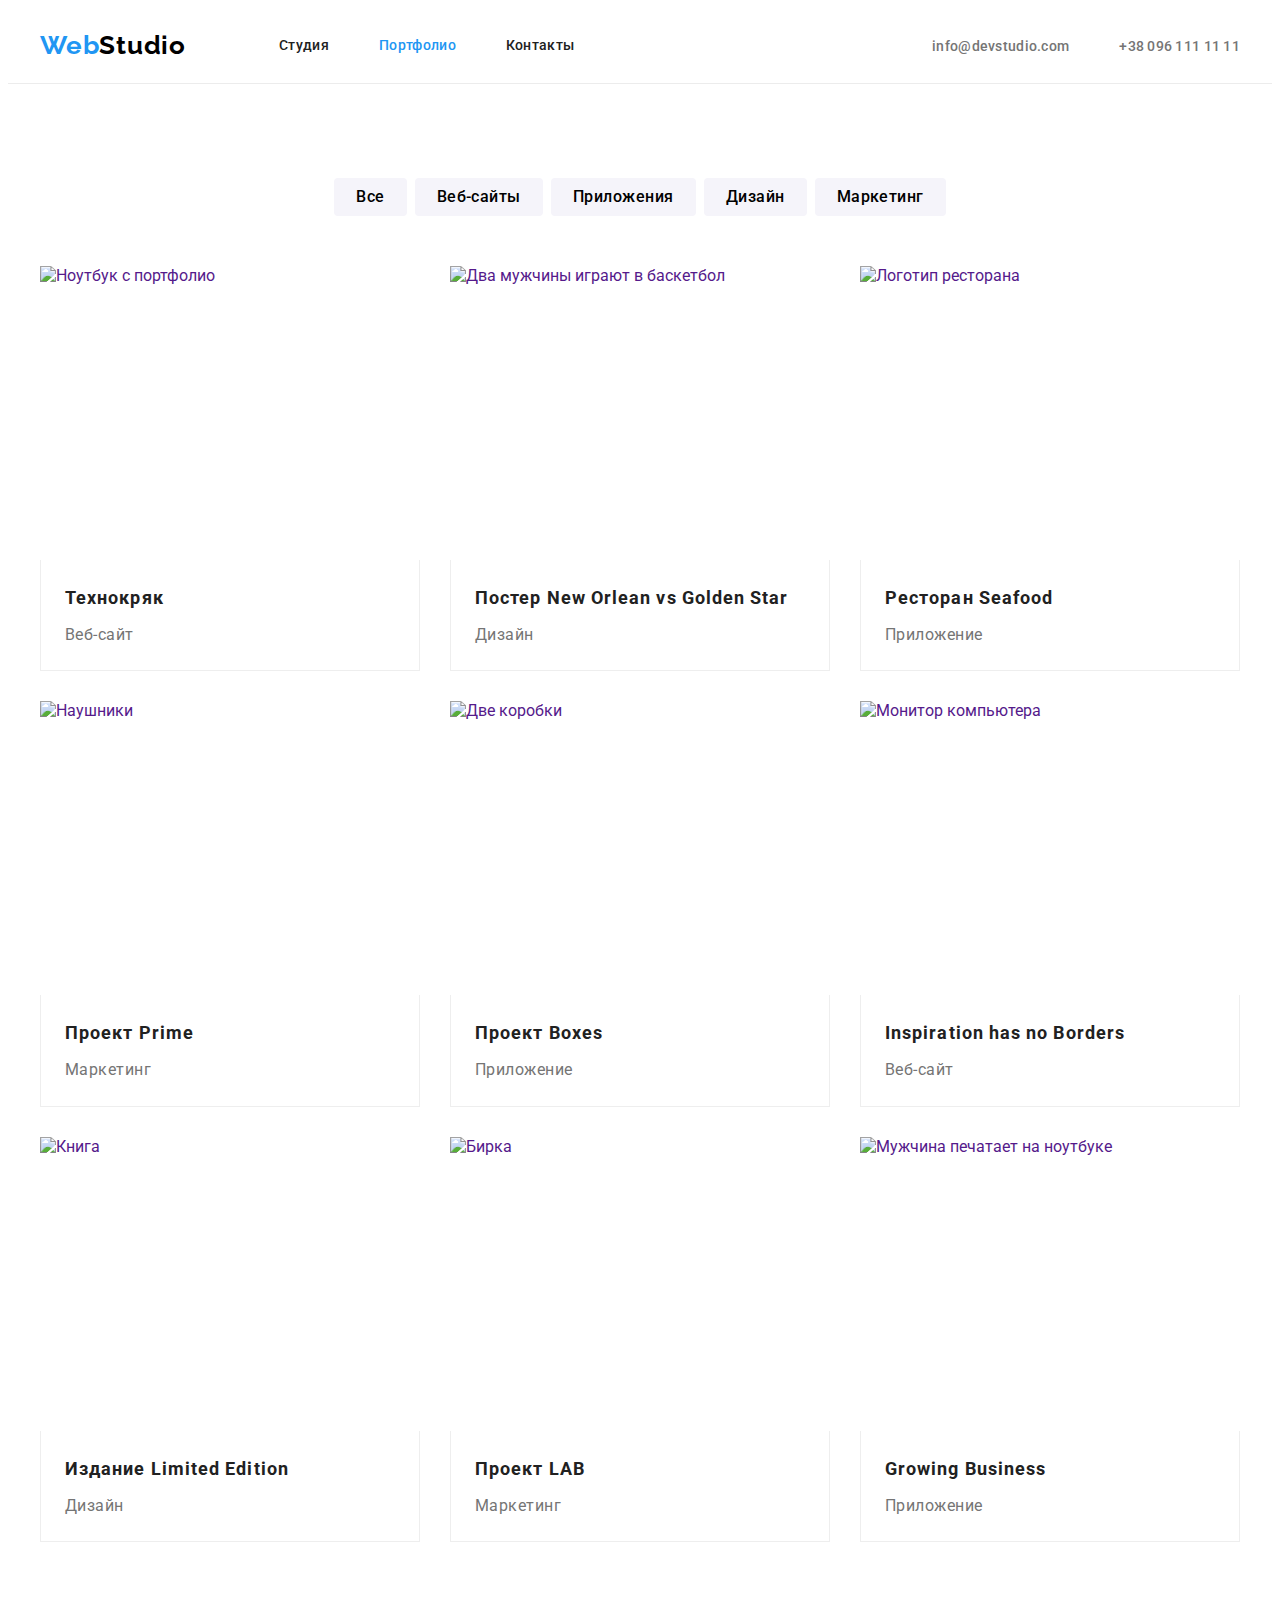
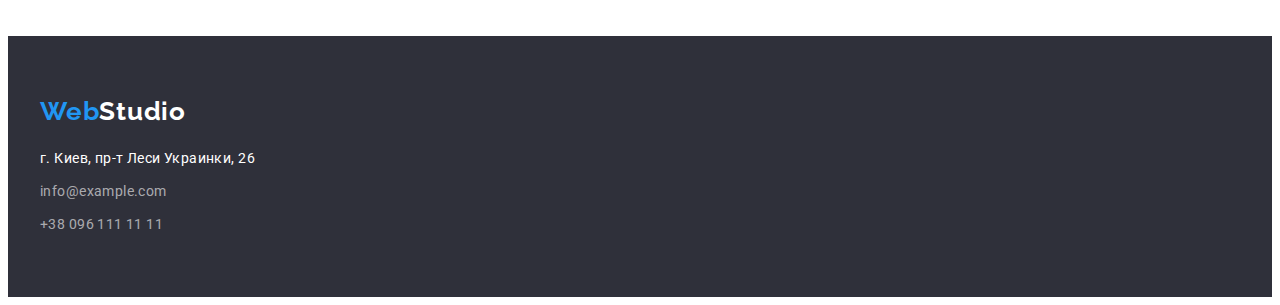
==== commit b6863556: "." ====
--- a/portfolio.html
+++ b/portfolio.html
@@ -22,9 +22,7 @@
     <header class="header">
       <div class="container header-con">
         <nav class="header-nav">
-          <div class="logotyp">
-            <a href="" class="logo">Web<span class="logo-studio">Studio</span></a>
-          </div>
+          <a href="" class="logo">Web<span class="logo-studio">Studio</span></a>
           <ul class="site-nav list">
             <li class="logo-item"><a href="./index.html" class="link">Студия</a></li>
             <li class="logo-item"><a href="" class="link current">Портфолио</a></li>
--- a/css/style.css
+++ b/css/style.css
@@ -78,11 +78,7 @@
   letter-spacing: 0.03em;
 }
 .logo-item {
-  margin-right: 50px;
   letter-spacing: 0.02em;
-}
-.logo-item:last-child {
-  margin-right: 0;
 }
 
 .link {
@@ -93,6 +89,7 @@
 /* site nav*/
 .site-nav {
   display: flex;
+  gap: 50px;
 }
 .site-nav .link.current {
   color: var(--button-link-primary);
@@ -113,10 +110,9 @@
 .auth-nav {
   display: flex;
   margin-left: auto;
-}
-.auth-item + .auth-item {
-  margin-left: 50px;
-}
+  gap: 50px;
+}
+
 .auth-link {
   padding-top: 30px;
   padding-bottom: 30px;
@@ -188,14 +184,12 @@
 .peculiarity {
   display: flex;
   align-items: center;
+  gap: 30px;
 }
 .peculiarity-list {
-  margin-right: 30px;
-  width: 1170px;
-}
-.peculiarity-list:last-child {
-  margin-right: 0;
-}
+  width: calc((100% - 90px) / 4);
+}
+
 .peculiarity-title {
   margin-bottom: 10px;
   color: var(--title-text-color);
@@ -217,13 +211,12 @@
 }
 .section-list {
   display: flex;
+  gap: 30px;
 }
 .section-cards {
-  margin-right: 30px;
-}
-.section-cards:last-child {
-  margin-right: 0;
-}
+  width: calc((100% - 60px) / 3);
+}
+
 .section-title {
   margin-bottom: 50px;
   color: var(--title-text-color);
@@ -239,17 +232,16 @@
 }
 .team {
   display: flex;
+  gap: 30px;
 }
 .our-team-cards {
-  margin-right: 30px;
   background-color: var(--primay-bg-color);
   text-align: center;
   box-shadow: var(--box-shadow-card);
   border-radius: 0px 0px 4px 4px;
-}
-.our-team-cards:last-child {
-  margin-right: 0;
-}
+  width: calc((100% - 30px) / 4);
+}
+
 .our-team-title {
   margin-bottom: 50px;
   color: var(--title-text-color);
@@ -328,6 +320,7 @@
   display: flex;
   justify-content: center;
   margin-bottom: 50px;
+  gap: 8px;
 }
 
 .filtres {
@@ -342,12 +335,7 @@
   cursor: pointer;
   font-family: inherit;
 }
-.btn-filtres {
-  margin-right: 8px;
-}
-.btn-filtres:last-child {
-  margin-right: 0;
-}
+
 .filtres:hover,
 .filtres:focus {
   background-color: var(--button-link-primary);
@@ -358,17 +346,10 @@
 .project {
   display: flex;
   flex-wrap: wrap;
+  gap: 30px;
 }
 .project-cards {
-  margin-right: 30px;
-  margin-bottom: 30px;
-  width: 370px;
-}
-.project-cards:nth-child(3n) {
-  margin-right: 0;
-}
-.project-cards:nth-last-child(-n + 3) {
-  margin-bottom: 0;
+  width: calc((100% - 60px) / 3);
 }
 .project-title {
   margin-bottom: 4px;
